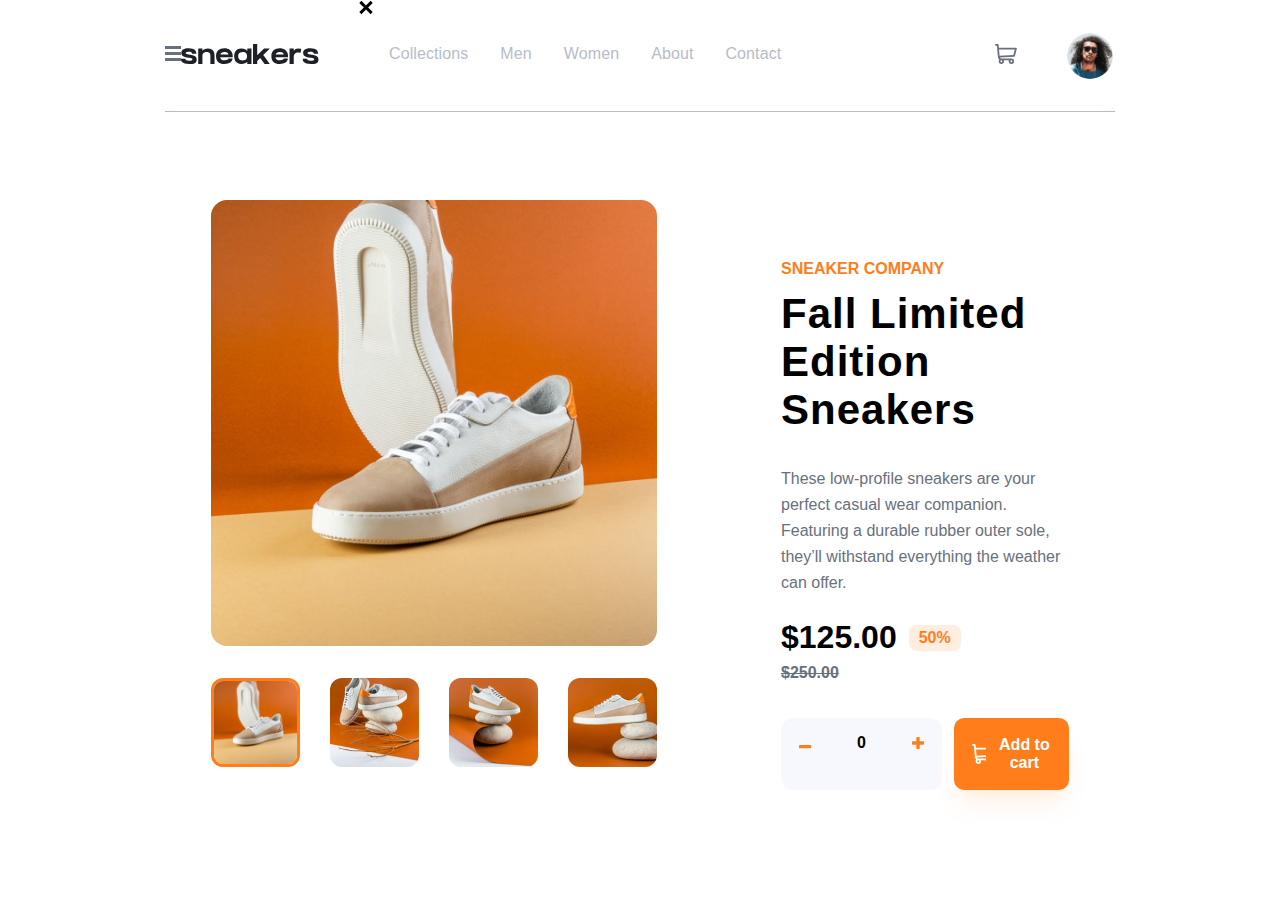
==== Project 20 - Product Page/index.html @ 530747c3 "Add files via upload" ====
<!DOCTYPE html>
<html lang="en">
<head>
    <meta charset="UTF-8">
    <meta name="viewport" content="width=device-width, initial-scale=1.0">
    <link rel="icon" type="image/png" sizes="32x32" href="./images/favicon-32x32.png">
    <link rel="stylesheet" href="style.css">
    <script src="main.js" defer></script>
    <title>Project 20 - Product Page</title>
</head>
<body>
    <nav>
        <div class="mobile-menu">
            <img src="images/icon-menu.svg" alt="">
        </div>
        <div class="logo">
            <svg width="138" height="20"
                xmlns="http://www.w3.org/2000/svg">
                <path d="M8.217 20c4.761 0 7.519-.753 7.519-4.606 0-3.4-3.38-4.172-6.66-4.682l-.56-.085-.279-.041-.35-.053c-2.7-.405-3.18-.788-3.18-1.471 0-.478.49-1.331 2.843-1.331 2.455 0 3.493.647 3.493 1.87v.134h4.281v-.133c0-2.389-1.35-5.238-7.774-5.238-5.952 0-7.201 2.584-7.201 4.752 0 3.097 2.763 4.086 7.223 4.675.21.028.433.054.659.081 1.669.197 3.172.42 3.172 1.585 0 1.01-1.615 1.222-3.298 1.222-2.797 0-3.784-.593-3.784-1.92v-.134H.002L0 14.926v.317c.008.79.118 1.913 1.057 2.862C2.303 19.362 4.712 20 8.217 20Zm13.21 0v-7.49c0-2.104.547-4.423 4.176-4.423 3.915 0 3.778 2.777 3.768 4.042V20h4.18v-7.768c0-2.264-.176-7.766-6.732-7.766-2.778 0-4.192.911-5.195 2.28h-.197V4.467H17.22V20h4.207Zm21.959 0c5.094 0 7.787-2.07 8.217-5.405H47.53c-.386 1.02-1.63 1.72-4.143 1.72-2.721 0-3.962-1.03-4.25-3.106h12.527c.24-2.13-.029-5.417-3.026-7.44v.005c-1.312-.915-3.056-1.465-5.251-1.465-5.24 0-8.336 2.772-8.336 7.845 0 5.17 3.02 7.846 8.336 7.846Zm4.099-9.574h-8.188c.486-1.574 1.764-2.431 4.089-2.431 2.994 0 3.755 1.267 4.099 2.431ZM70.499 20V4.457H66.29V6.74h-.176c-1.053-1.377-2.809-2.283-5.677-2.283-6.433 0-7.225 5.293-7.253 7.635v.137c0 2.092.732 7.771 7.241 7.771 2.914 0 4.684-.818 5.734-2.169h.131V20H70.5Zm-8.854-3.623c-3.996 0-4.447-3.032-4.447-4.148 0-1.21.426-4.148 4.455-4.148 3.631 0 4.374 2.044 4.374 4.148 0 2.35-.742 4.148-4.382 4.148ZM88.826 20l-6.529-9.045 6.588-6.488h-5.827l-6.836 6.756V0h-4.187v19.954h4.187V16.94l3.02-2.976L83.6 20h5.226Zm9.9 0c5.094 0 7.786-2.07 8.217-5.405h-4.074c-.387 1.02-1.63 1.72-4.143 1.72-2.721 0-3.962-1.03-4.25-3.106h12.527c.24-2.13-.029-5.417-3.026-7.44v.005c-1.312-.915-3.057-1.465-5.251-1.465-5.24 0-8.336 2.772-8.336 7.845 0 5.17 3.02 7.846 8.336 7.846Zm4.098-9.574h-8.187c.485-1.574 1.763-2.431 4.089-2.431 2.994 0 3.755 1.267 4.098 2.431ZM112.76 20v-6.97c0-2.103.931-4.542 4.05-4.542 1.33 0 2.393.236 2.785.346l.67-3.976c-.728-.16-1.626-.392-2.757-.392-2.665 0-3.622.794-4.486 2.282h-.262V4.466h-4.21V20h4.21Zm17.221 0c4.761 0 7.519-.753 7.519-4.606 0-3.4-3.38-4.172-6.66-4.682l-.56-.085-.279-.041-.349-.053c-2.701-.405-3.181-.788-3.181-1.471 0-.478.49-1.331 2.843-1.331 2.455 0 3.493.647 3.493 1.87v.134h4.282v-.133c0-2.389-1.35-5.238-7.775-5.238-5.952 0-7.201 2.584-7.201 4.752 0 3.097 2.763 4.086 7.224 4.675.21.028.432.054.658.081 1.669.197 3.172.42 3.172 1.585 0 1.01-1.615 1.222-3.298 1.222-2.796 0-3.784-.593-3.784-1.92v-.134h-4.319l-.001.301v.317c.008.79.117 1.913 1.056 2.862 1.246 1.257 3.655 1.895 7.16 1.895Z" fill="#1D2026" fill-rule="nonzero"/>
            </svg>
        </div>
        <ul class="menu">
            <div class="close">
                <svg width="14" height="15" xmlns="http://www.w3.org/2000/svg">
                    <path
                        d="m11.596.782 2.122 2.122L9.12 7.499l4.597 4.597-2.122 2.122L7 9.62l-4.595 4.597-2.122-2.122L4.878 7.5.282 2.904 2.404.782l4.595 4.596L11.596.782Z"
                        fill="#000" fill-rule="evenodd" />
                </svg>
            </div>
            <li>Collections</li>
            <li>Men</li>
            <li>Women</li>
            <li>About</li>
            <li>Contact</li>
        </ul>
        <div class="user">
            <div class="checkout">
                <svg width="22" height="20"
                    xmlns="http://www.w3.org/2000/svg">
                    <path d="M20.925 3.641H3.863L3.61.816A.896.896 0 0 0 2.717 0H.897a.896.896 0 1 0 0 1.792h1l1.031 11.483c.073.828.52 1.726 1.291 2.336C2.83 17.385 4.099 20 6.359 20c1.875 0 3.197-1.87 2.554-3.642h4.905c-.642 1.77.677 3.642 2.555 3.642a2.72 2.72 0 0 0 2.717-2.717 2.72 2.72 0 0 0-2.717-2.717H6.365c-.681 0-1.274-.41-1.53-1.009l14.321-.842a.896.896 0 0 0 .817-.677l1.821-7.283a.897.897 0 0 0-.87-1.114ZM6.358 18.208a.926.926 0 0 1 0-1.85.926.926 0 0 1 0 1.85Zm10.015 0a.926.926 0 0 1 0-1.85.926.926 0 0 1 0 1.85Zm2.021-7.243-13.8.81-.57-6.341h15.753l-1.383 5.53Z" fill="#69707D" fill-rule="nonzero"/>
                </svg>
            </div>
            <div class="avatar">
                <img src="images/image-avatar.png" alt="">
            </div>

            <div class="cart hide">
                
                <h1>Cart</h1>
                <p class="empty-msg cart-message">Your cart is empty.</p>
                <div class="item-container">
                    <div class="item">
                        <div class="thumb"><img src="images/image-product-1-thumbnail.jpg" alt=""></div>
                        <div class="details">
                            <p class="product-name">Fall Limited Edition Sneakers</p>
                            <div class="product-price"></div>
                        </div>
                        <div class="icon" id="remove-btn"><img src="images/icon-delete.svg" alt=""></div>
                    </div>
                    <button>Checkout</button>
                </div>
            </div>
        </div>
    </nav>
    <main>
        <div class="box slider">
            <div class="bigg-image">
                <img src="images/image-product-1.jpg" alt="">
            </div>
            <div class="thumbnails">
                <img class="containe active" src="images/image-product-1-thumbnail.jpg" alt="">
                <img class="containe" src="images/image-product-2-thumbnail.jpg" alt="">
                <img class="containe" src="images/image-product-3-thumbnail.jpg" alt="">
                <img class="containe" src="images/image-product-4-thumbnail.jpg" alt="">
            </div>
        </div>
        <div class="box">
            <p>Sneaker Company</p>
            <h1>Fall Limited Edition Sneakers</h1>
            <p class="description">These low-profile sneakers are your perfect casual wear companion. Featuring a 
                durable rubber outer sole, they’ll withstand everything the weather can offer.</p>
            <div class="flex">
                <div class="price-box">
                    <p class="price">$125.00</p>
                    <p class="discount">50%</p>
                </div>
                <p class="total-discount">$250.00</p>
            </div>
            <div class="add-to-cart">
                <div class="amount">
                    <div class="btn min" id="min"><img src="images/icon-minus.svg" alt=""></div>
                    <div class="price-counter" id="product-counter"></div>
                    <div class="btn plus" id="add"><img src="images/icon-plus.svg" alt=""></div>
                </div>
                <button id="add-to-cart">
                    <svg width="22" height="20"
                        xmlns="http://www.w3.org/2000/svg">
                        <path d="M20.925 3.641H3.863L3.61.816A.896.896 0 0 0 2.717 0H.897a.896.896 0 1 0 0 1.792h1l1.031 11.483c.073.828.52 1.726 1.291 2.336C2.83 17.385 4.099 20 6.359 20c1.875 0 3.197-1.87 2.554-3.642h4.905c-.642 1.77.677 3.642 2.555 3.642a2.72 2.72 0 0 0 2.717-2.717 2.72 2.72 0 0 0-2.717-2.717H6.365c-.681 0-1.274-.41-1.53-1.009l14.321-.842a.896.896 0 0 0 .817-.677l1.821-7.283a.897.897 0 0 0-.87-1.114ZM6.358 18.208a.926.926 0 0 1 0-1.85.926.926 0 0 1 0 1.85Zm10.015 0a.926.926 0 0 1 0-1.85.926.926 0 0 1 0 1.85Zm2.021-7.243-13.8.81-.57-6.341h15.753l-1.383 5.53Z" fill="#69707D" fill-rule="nonzero"/>
                    </svg>
                    Add to cart
                </button>
            </div>
        </div>
    </main>
</body>
</html>
---- Project 20 - Product Page/style.css ----
@import url(https://fonts.google.com/specimen/Kumbh+Sans);

:root {

    /* ## Colors */

    /* ### Primary */

        --Orange: hsl(26, 100%, 55%);
        --Pale-orange: hsl(25, 100%, 94%);

    /* ### Neutral */

        --Very-dark-blue: hsl(220, 13%, 13%);
        /* --Very-dark-blue: hsl(0, 100%, 65%); */
        --Dark-grayish-blue: hsl(219, 9%, 45%);
        /* --Dark-grayish-blue: hsl(217, 100%, 50%); */
        --Grayish-blue: hsl(220, 14%, 75%);
        /* --Grayish-blue: hsl(261, 100%, 50%); */
        --Light-grayish-blue: hsl(223, 64%, 98%);
        --White: hsl(0, 0%, 100%);
        --Black-lightbox: hsl(0, 0%, 0%);

}

body {
    /* background-image: url(active-states-basket-filled.jpg); */
    /* background-image: url(desktop-design.jpg); */
    /* background-size: cover; */
    max-width: 1440px;
    width: 100%;
    margin: auto;
}

*, ::after, ::before {
    padding: 0;
    margin: 0;
    box-sizing: border-box;
    font-family: 'Kumbh Sans', sans-serif;
    font-size: 16px;
}
li {
    list-style-type: none;
    margin: 0 1rem;
    letter-spacing: 0.1px;
    cursor: pointer;
}

nav {
    display: flex;
    align-items: center;
    margin: 0 165px;
    border-bottom: 1px solid var(--Grayish-blue);
    
}
nav .logo {
    margin-right: 2.5rem;
}
nav .menu {
    display: flex;
}
/* nav .mobile-menu,
nav .menu .close {
    display: none;
} */
nav .menu li {
    color: var(--Grayish-blue);
    padding: 45px 0;
    transition: ease .4s;
    border-bottom: 3px solid transparent;
}
nav .menu li:hover {
    color: var(--Very-dark-blue);
    border-bottom: 3px solid var(--Orange);
}
nav .user {
    position: relative;
    margin-left: auto;
    display: flex;
    align-items: center;
    gap: 3rem;
}

.checkout {
    position: relative;
    cursor: pointer;
}

.checkout.active::after {
    content: var(--content, "");
    position: absolute;
    top: -6px;
    right: -8px;
    background-color: var(--Orange);
    font-size: 8px;
    font-weight: 700;
    color: var(--White);
    padding: 2px 8px;
    border-radius: 8px;
}



nav .user .avatar{
    border-radius: 50%;
    border: 2px solid transparent;
    width: 50px;
    height: 50px;
    overflow: hidden;
    cursor: pointer;
    transition: ease .4s;
}
nav .user .avatar:hover{
    border: 2px solid  var(--Orange);
}
nav .user .avatar img{
    object-fit: cover;
    width: 100%;
    height: 100%;
}
nav .user .cart {
    display: flex;
    flex-direction: column;
    position: absolute;
    top: 130%;
    right: -63%;
    width: 360px;
    height: 253px;
    border-radius: 10px;
    background-color: var(--White);
    /* pointer-events: none; */
    box-shadow: -8px 16px 24px rgba(147, 148, 165, 0.2),
                8px 16px 24px rgba(147, 148, 165, 0.2),
                0 12px 24px rgba(147, 148, 165, 0.2);
    /* pointer-events: none; */
}
nav .user .cart p {
    margin: auto;
    font-weight:500;
    color: var(--Grayish-blue);
}
.hide {
    display: none !important;
}
nav .user .cart h1 {
    padding: 28px 24px;
    border-bottom: 1px solid var(--Grayish-blue);
    line-height: .5;
    color: var(--Black-lightbox);
}
nav .user .cart .item {
    display: flex;
    justify-content: space-around;
    padding: 1rem 1rem;
    margin: 8px 0;
    align-items: center;
}
nav .user .cart .item .thumb {
    width: 50px;
    height: 50px;
    overflow: hidden;
    border-radius: 8px;
    
}
nav .user .cart .item .thumb img {
    width: 100%;
    height: 100%;
    object-fit: cover;
}
nav .user .cart .item .details .product-name {
    margin-bottom: 6px;
    letter-spacing: 0.1px;
    color: var(--Grayish-blue);
}
nav .user .cart .item .details .product-price {
    letter-spacing: 0.5px;
    color: var(--Grayish-blue);
}
nav .user .cart .item .details .product-price .total{
    font-weight: 700;
    color: var(--Black-lightbox);
    letter-spacing: 1px;
}
nav .user .cart .item .icon {
    cursor: pointer;
}
nav .user .cart button {
    padding: 18px;
    width: -webkit-fill-available;
    margin: 2px 1.5rem 32px;
    border-radius: 10px;
    color: var(--White);
    background-color: var(--Orange);
    font-weight: 700;
    border: none;
    outline: none;
    cursor: pointer;
}

/* Responsive menu */

@media screen and (max-width:376px) {
    nav {
        margin: unset;
        padding: 12px 24px;
        border-bottom: unset
    }
    nav .mobile-menu {
        margin-right: 16px;
    }
    nav .menu {
        /* display: flex; */
        flex-direction: column;
        position: fixed;
        top: 0;
        left: 0;
        width: 70%;
        height: 100%;
        background-color: var(--White);
        
        transition: linear .3s all;
        transform: translateX(-100%);
    }
    nav .menu.active {
        box-shadow: rgba(0, 0, 0, 0.4) 0px 30px 90px;
        transform: unset;
        
    }
    nav .menu li {
        padding: 8px 0;
        color: var(--content);
        font-weight: 800;
    }
    nav .menu .close {
        padding: 12px 0;
        margin: 0 16px;
    }
    nav .menu .close path{
        fill: var(--Grayish-blue);
    }
    nav .user {
        gap: 12px;
    }
    nav .user .avatar {
        width: 32px;
        height: 32px;
    }

    nav .user .cart {
        top: 160%;
        right: -25%;
    }
}

/* the Main page */

main {
    display: flex;
    gap: 2rem;
    margin:5.5rem 165px 0 165px;
}
main .box {
    margin: 0 46px;
}
main .box:nth-child(1) {
    display: flex;
    flex-direction: column;
}
 .bigg-image {
    width: 446px;
    height: 446px;
    margin-bottom: 2rem;
    cursor: pointer;
}
 .bigg-image .arrows {
    display: none;
}
 .bigg-image img {
    width: 100%;
    height: 100%;
    object-fit: cover;
    border-radius: 16px;
}
.thumbnails {
    display: flex;
    justify-content: center;
    gap: 30px;
}

.thumbnails .containe {
    position: relative;
    width: 89px;
    height: 89px;
    border-radius: 12px;
    overflow: hidden;
    transition: all .4s ease;
    cursor: pointer;
}
.thumbnails .containe img {
    width: 100%;
    height: 100%;
    object-fit: cover;
}

.thumbnails .containe.active {
    border: 3px solid var(--Orange);
}
.thumbnails .containe:hover {
    background: hwb(0 100% 0% / 0.2);
}
.thumbnails .containe.active::after {
    content: '';
    position: absolute;
    top: 0;
    left: 0;
    width: 100%;
    height: 100%;
    background: hwb(0 100% 0% / 0.2);
}
.thumbnails .containe::after {
    content: '';
    position: absolute;
    top: 0;
    left: 0;
    width: 100%;
    height: 100%;
    transition: linear .3s ease;
}
.thumbnails .containe:hover::after {
    background: hwb(0 100% 0% / 0.2);
}

main .box:nth-child(2) {
    margin-top: 60px;
}
main .box:nth-child(2) p:nth-child(1){
    font-weight: 700;
    letter-spacing: 0px;
    text-transform: uppercase;
    color: var(--Orange);
}
main .box:nth-child(2) h1{
    font-weight: 700;
    font-size: 42px;
    letter-spacing: 1px;
    margin: 12px 0 32px 0;
    color: var(--Black-lightbox);
}
main .box:nth-child(2) .description{
    line-height: 26px;
    color: var(--Dark-grayish-blue);
}
main .box:nth-child(2) .price-box {
    display: flex;
    align-items: center;
    gap: 12px;
    margin: 23px 0 8px 0;
}
main .box:nth-child(2) .price-box .price{
    color: var(--Black-lightbox);
    font-size: 32px;
}
main .box:nth-child(2) .price-box .discount{
    background-color: var(--Pale-orange);
    padding: 4px 10px;
    border-radius: 8px;
    font-weight: 700;
    color: var(--Orange);
}

main .box:nth-child(2) .total-discount {
    font-weight: 700;
    color: var(--Dark-grayish-blue);
    text-decoration: line-through;
}

main .box:nth-child(2) .add-to-cart,
main .box:nth-child(2) .add-to-cart .amount{
    display: flex;
}
main .box:nth-child(2) .add-to-cart {
    margin: 36px 0;
    justify-content: space-between;
    gap: 12px;
}
main .box:nth-child(2) .add-to-cart .amount {
    border-radius: 12px;
    background-color: var(--Light-grayish-blue);
}
main .box:nth-child(2) .add-to-cart .amount .btn{
    padding: 18px 18px;
    line-height: 15px;
    cursor: pointer;
}
main .box:nth-child(2) .add-to-cart .amount .price-counter{
    padding: 14px 28px;
    font-weight: 700;
    line-height: 22px;
}
main .box:nth-child(2) .add-to-cart button {
    display: flex;
    border: none;
    border-radius: 10px;
    outline: none;
    font-weight: 700;
    color: var(--White);
    background: var(--Orange);
    padding: 18px;
    width: -webkit-fill-available;
    align-items: center;
    justify-content: center;
    gap: 12px;
    box-shadow: hsla(26, 100%, 55%, 0.1) 0px 20px 25px -5px,
            hsla(26, 100%, 55%, 0.04) 0px 10px 10px -5px;
    cursor: pointer;
}
main .box:nth-child(2) .add-to-cart button svg path{
    fill: var(--White);
    outline-width: 2;
}


@media screen and (max-width:376px) {
    main {
        flex-direction: column;
        margin: unset;
    }
    main .box {
        margin: 0;
    }
    main .box:nth-child(2) {
        margin: 0 12px;
    }
    main .bigg-image {
        width: 100%;
        height: 300px;
        margin-bottom: 12px;
    }
    .bigg-image img {
        border-radius: unset;
    }
    main .box .thumbnails {
        display: none;
    }
    main .box:nth-child(2) p:nth-child(1){
        font-size: 12px;
    }
    main .box:nth-child(2) h1{
        font-size: 32px;
        line-height: 1;
        margin: 12px 0 12px 0;
    }
    main .box:nth-child(2) .description{
        font-size: 14px;
        line-height: 20px;
    }
    main .box:nth-child(2) .flex{
        display: flex;
        align-items: center;
        justify-content: space-between;
        margin-top: 22px;
    }
    main .box:nth-child(2) .price-box {
        margin: unset;
    }
    main .box:nth-child(2) .add-to-cart {
        flex-direction: column;
    }
    main .box:nth-child(2) .add-to-cart .amount {
        justify-content: space-around;
        text-align: center;
    }
}
.overlay {
    position: absolute;
    top: 0;
    left: 0;
    width: 100%;
    height: 100vh;
    display: flex;
    flex-direction: column;
    align-items: center;
    justify-content: center;
    background-color: rgba(0, 0, 0, 0.7);
}
.overlay .bigg-image {
    position: relative;
    width: 560px;
    height: 560px;
}

.overlay .arrows {
    display: flex;
    align-items: center;
    justify-content: space-between;
    position: absolute;
    width: 560px;
    height: 100%;
}
.overlay .arrows > div {
    background-color: var(--White);
    display: flex;
    border-radius: 50%;
    width: 56px;
    height: 56px;
    justify-content: center;
    align-items: center;
    cursor: pointer;
}
.overlay .arrows .left{
    transform: translateX(calc((60px / 2)));
}
.overlay .arrows .right{
    transform: translateX(calc((-60px / 2)));
}

.overlay .close-modal {
    text-align: right;
    width: 560px;
    font-size: 23px;
    font-weight: 700;
    color: var(--White);
    margin-bottom: 12px;
}

.overlay .close-modal path{
    text-align: right;
    font-size: 23px;
    font-weight: 700;
    pointer-events: none;
    cursor: pointer;
}
.overlay .close-modal svg:hover path {
    fill: var(--Orange);
}
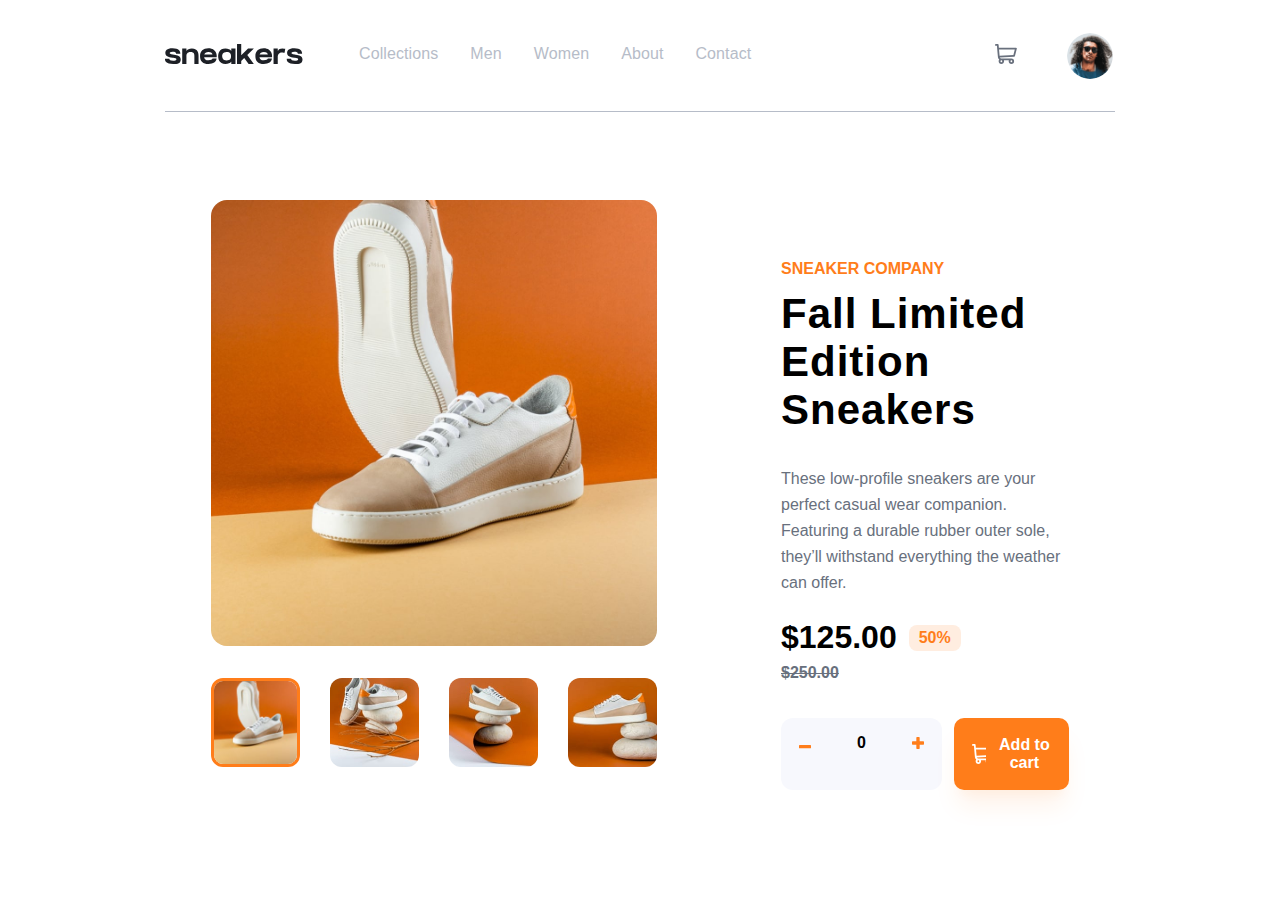
==== commit c92844af: "Update index.html" ====
--- a/Project 20 - Product Page/index.html
+++ b/Project 20 - Product Page/index.html
@@ -10,7 +10,7 @@
 </head>
 <body>
     <nav>
-        <div class="mobile-menu">
+        <div class="mobile-menu hide">
             <img src="images/icon-menu.svg" alt="">
         </div>
         <div class="logo">
@@ -20,7 +20,7 @@
             </svg>
         </div>
         <ul class="menu">
-            <div class="close">
+            <div class="close hide">
                 <svg width="14" height="15" xmlns="http://www.w3.org/2000/svg">
                     <path
                         d="m11.596.782 2.122 2.122L9.12 7.499l4.597 4.597-2.122 2.122L7 9.62l-4.595 4.597-2.122-2.122L4.878 7.5.282 2.904 2.404.782l4.595 4.596L11.596.782Z"
